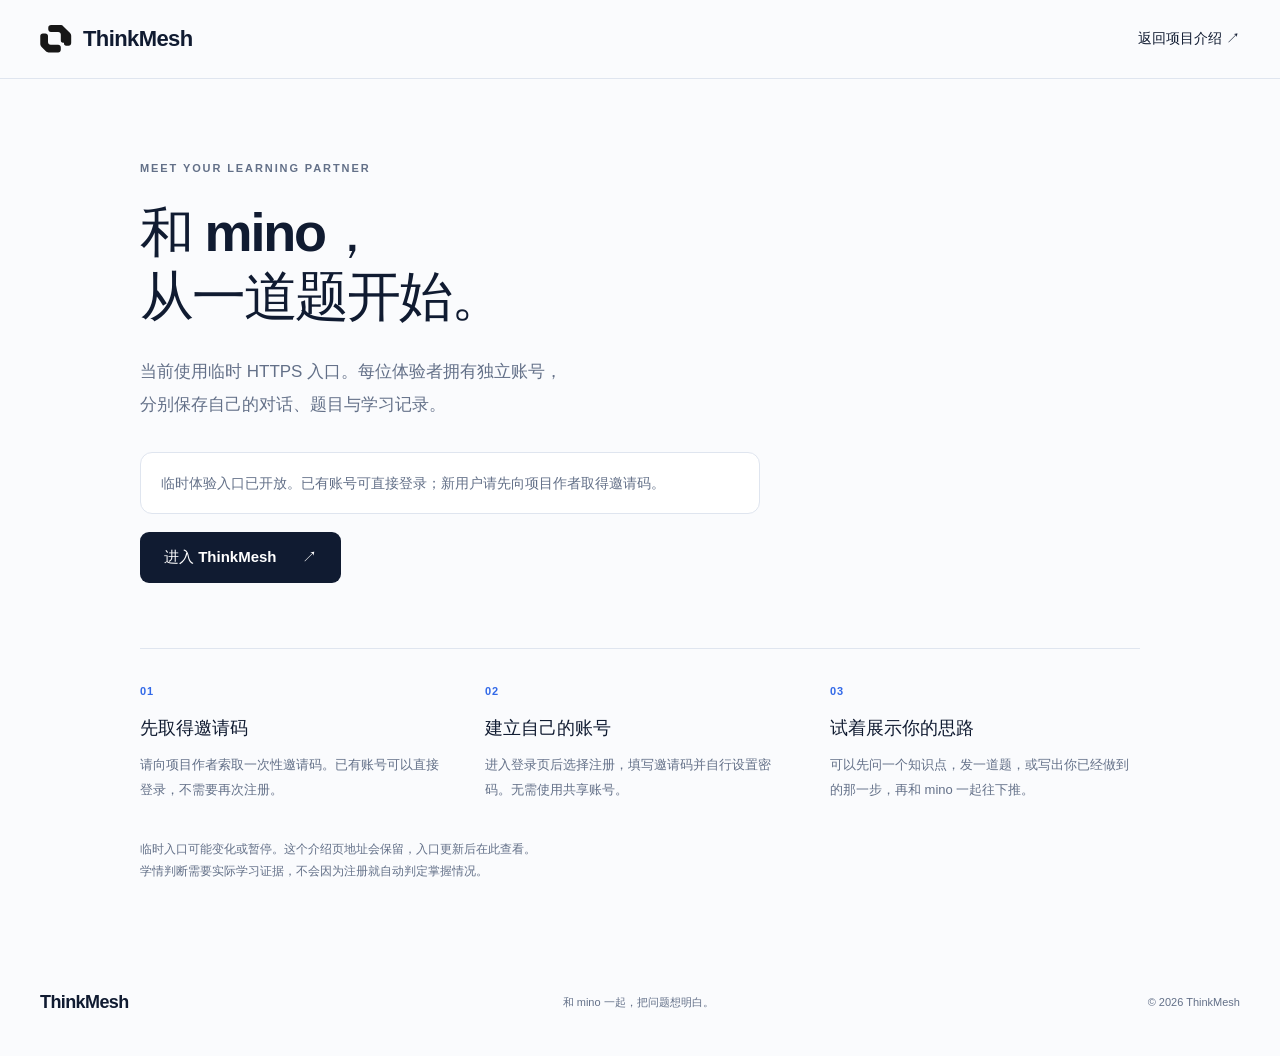
==== experience.html @ d9cabfa6 "Publish ThinkMesh product showcase and temporary experience entry" ====
<!doctype html>
<html lang="zh-CN">
<head><meta charset="utf-8"><meta name="viewport" content="width=device-width,initial-scale=1"><meta name="theme-color" content="#101b31"><title>体验 mino · ThinkMesh</title><meta name="description" content="通过临时 HTTPS 入口体验 ThinkMesh。邀请码注册，独立保存你的学习记录。"><link rel="icon" href="assets/thinkmesh.svg" type="image/svg+xml"><link rel="stylesheet" href="styles.css"><script src="script.js" defer></script></head>
<body><header class="header"><div class="wrap nav"><a class="brand" href="./"><img src="assets/thinkmesh.svg" width="32" height="30" alt=""><span>ThinkMesh</span></a><a class="text-link" href="./">返回项目介绍 ↗</a></div></header>
<main class="experience wrap"><p class="eyebrow">MEET YOUR LEARNING PARTNER</p><h1>和 mino，<br>从一道题开始。</h1><p class="lead">当前使用临时 HTTPS 入口。每位体验者拥有独立账号，<br>分别保存自己的对话、题目与学习记录。</p><div class="entry-status" id="entry-status" role="status">正在确认体验入口…</div><a id="entry-link" class="button" hidden target="_blank" rel="noopener noreferrer">进入 ThinkMesh <span aria-hidden="true">↗</span></a>
<div class="experience-steps"><article><span class="tab-number">01</span><h2>先取得邀请码</h2><p>请向项目作者索取一次性邀请码。已有账号可以直接登录，不需要再次注册。</p></article><article><span class="tab-number">02</span><h2>建立自己的账号</h2><p>进入登录页后选择注册，填写邀请码并自行设置密码。无需使用共享账号。</p></article><article><span class="tab-number">03</span><h2>试着展示你的思路</h2><p>可以先问一个知识点，发一道题，或写出你已经做到的那一步，再和 mino 一起往下推。</p></article></div><p class="quiet">临时入口可能变化或暂停。这个介绍页地址会保留，入口更新后在此查看。<br>学情判断需要实际学习证据，不会因为注册就自动判定掌握情况。</p></main><footer class="wrap footer"><a class="brand" href="./"><span>ThinkMesh</span></a><p>和 mino 一起，把问题想明白。</p><span>© 2026 ThinkMesh</span></footer></body></html>
---- styles.css ----
:root{--ink:#101b31;--muted:#637088;--blue:#3269e8;--line:#dfe5ef;--paper:#fafbfdfc;--radius:18px;font-family:Inter,-apple-system,BlinkMacSystemFont,"PingFang SC","Microsoft YaHei",sans-serif;color:var(--ink);background:var(--paper);font-synthesis:none}*{box-sizing:border-box}html{scroll-behavior:smooth;scroll-padding-top:90px}body{margin:0}a{color:inherit;text-decoration:none}button{font:inherit}img{display:block;max-width:100%;height:auto}button,a{-webkit-tap-highlight-color:transparent}a:focus-visible,button:focus-visible{outline:3px solid var(--blue);outline-offset:5px}[hidden]{display:none!important}.wrap{width:min(1200px,calc(100% - 64px));margin-inline:auto}.skip{position:fixed;top:-60px;left:20px;padding:12px;background:white;z-index:20}.skip:focus{top:12px}.header{position:sticky;top:0;z-index:10;background:#fafbfdef;border-bottom:1px solid var(--line);backdrop-filter:blur(16px)}.nav{height:78px;display:flex;align-items:center;justify-content:space-between;gap:28px}.brand{display:flex;align-items:center;gap:11px;font-size:22px;font-weight:750;letter-spacing:-.6px}.nav nav{display:flex;gap:32px;font-size:14px;color:var(--muted)}.nav nav a:hover{color:var(--blue)}.button{display:inline-flex;align-items:center;justify-content:center;gap:25px;min-height:51px;background:var(--ink);color:white;padding:14px 24px;border-radius:9px;font-size:15px;font-weight:600;transition:background .2s,transform .2s}.button:hover{background:#264475;transform:translateY(-2px)}.button.small{min-height:40px;padding:10px 17px;font-size:13px;gap:17px}.button.light{background:white;color:var(--ink)}.text-link{font-size:14px;font-weight:600;display:inline-flex;gap:16px;align-items:center}.text-link:hover{color:var(--blue)}.hero{display:grid;grid-template-columns:1fr 1.12fr;gap:55px;align-items:center;padding-block:90px 100px}.eyebrow{font-size:11px;font-weight:650;letter-spacing:1.9px;color:var(--muted);margin:0 0 22px;line-height:1.7}.dot{display:inline-block;width:7px;height:7px;background:var(--blue);border-radius:50%;margin-right:7px}h1{font-size:clamp(42px,4.6vw,64px);line-height:1.2;letter-spacing:-2.2px;margin:0 0 26px;font-weight:750}.blue{color:var(--blue)}.lead{font-size:17px;line-height:1.95;color:var(--muted);margin:0 0 30px}.actions{display:flex;gap:22px;align-items:center;flex-wrap:wrap}.quiet{font-size:12px;line-height:1.85;color:var(--muted)}.hero .quiet{margin:24px 0 0}.hero-visual{background:white;border:1px solid var(--line);border-radius:var(--radius);box-shadow:0 28px 65px #1c325719;transform:rotate(-1deg);overflow:hidden;position:relative}.window-top{display:flex;gap:25px;align-items:center;padding:15px 19px;color:var(--muted);font-size:10px;border-bottom:1px solid var(--line)}.window-dots{color:#d4dce8;letter-spacing:4px;font-size:10px}.visual-note{display:flex;gap:15px;align-items:center;padding:20px 23px;border-top:1px solid var(--line);background:linear-gradient(100deg,#f0f5ff,#fff)}.visual-note strong{display:block;font-size:14px;margin-bottom:5px}.visual-note span:not(.note-icon){font-size:11px;color:var(--muted)}.note-icon{width:36px;height:36px;border:1px solid #ccd9f6;border-radius:11px;display:grid;place-items:center;color:var(--blue);font-size:22px;background:#fff}.subject-strip{border-block:1px solid var(--line);background:white}.strip-inner{display:flex;justify-content:space-between;gap:20px;padding:22px 0;color:var(--muted);font-size:13px}.strip-inner b{color:var(--ink);font-weight:600}.section{padding-block:92px}.section-head{margin-bottom:42px}.section-head h2,.split-heading h2,.resources h2,.start h2{font-size:clamp(29px,3vw,42px);line-height:1.35;letter-spacing:-1.2px;margin:0 0 20px;font-weight:700}.section-head p:not(.eyebrow),.split-heading>p,.resource-copy>p:not(.eyebrow):not(.quiet){font-size:15px;color:var(--muted);line-height:1.95;margin:0}.demo-layout{display:grid;grid-template-columns:350px 1fr;gap:34px;align-items:stretch}.demo-tabs{display:flex;flex-direction:column;gap:12px}.demo-tab{display:flex;text-align:left;gap:16px;align-items:flex-start;border:1px solid transparent;background:transparent;border-radius:12px;padding:23px 19px;cursor:pointer;color:var(--ink);flex:1;transition:background .2s}.demo-tab:hover{background:#f0f4fc}.demo-tab.active{background:white;border-color:var(--line);box-shadow:0 9px 24px #112b5408}.tab-number{color:var(--blue);font-size:11px;font-weight:700;letter-spacing:1px;line-height:24px}.demo-tab strong{display:block;font-size:16px;font-weight:650;margin-bottom:10px;line-height:1.6}.demo-tab small{display:block;font-size:12px;color:var(--muted);line-height:1.9}.tab-arrow{margin-left:auto;font-size:19px;color:#a4b2ca}.demo-tab.active .tab-arrow{color:var(--blue)}figure{margin:0}.demo-panel{background:white;border:1px solid var(--line);border-radius:var(--radius);padding:12px;overflow:hidden;align-self:center;box-shadow:0 12px 35px #10234208}.demo-panel img{border-radius:10px;aspect-ratio:16/9;object-fit:contain;width:100%;background:white}figcaption{font-size:12px;color:var(--muted);line-height:1.75;padding:14px 10px 6px}.demo-disclosure{text-align:right;font-size:11px;color:var(--muted);margin:20px 0 0;line-height:1.8}.learning-band{background:#eff3fa;border-block:1px solid var(--line)}.split-heading{display:flex;justify-content:space-between;align-items:flex-end;gap:50px;margin-bottom:40px}.split-heading h2{margin-bottom:0}.split-heading>p{max-width:450px;padding-bottom:4px}.learning-grid{display:grid;grid-template-columns:1fr 1fr;gap:24px}.learning-card{background:white;border:1px solid var(--line);border-radius:var(--radius);overflow:hidden}.card-text{padding:30px 30px 22px}.pill{display:inline-block;background:#edf3ff;color:var(--blue);font-size:11px;font-weight:600;padding:6px 11px;border-radius:100px;margin-bottom:15px}.card-text h3{font-size:20px;font-weight:650;line-height:1.6;margin:0 0 10px}.card-text p{font-size:13px;line-height:1.9;color:var(--muted);margin:0}.learning-card img{border-top:1px solid var(--line);width:100%;aspect-ratio:16/9;object-fit:contain}.cycle{display:flex;justify-content:space-between;align-items:center;gap:16px;margin-top:38px;padding:25px 0;border-top:1px solid #d7dfed;flex-wrap:wrap}.cycle span{font-size:12px;display:flex;align-items:center;gap:10px}.cycle i{font-style:normal;font-size:10px;color:var(--blue)}.cycle b{font-weight:400;color:#8d9bb3}.resources{display:grid;grid-template-columns:.9fr 1.1fr;gap:55px;align-items:center}.resource-stats{display:flex;gap:35px;margin-top:35px;margin-bottom:22px}.resource-stats strong{display:block;font-size:28px;font-weight:650;letter-spacing:-.6px}.resource-stats span{display:block;font-size:11px;color:var(--muted);margin-top:9px}.resource-note{max-width:400px}.resource-visual{border:1px solid var(--line);border-radius:var(--radius);background:white;padding:12px;box-shadow:0 16px 40px #1023420a}.resource-visual img{border-radius:10px}.start{border-radius:24px;background:var(--ink);color:#fff;position:relative;overflow:hidden;padding:65px 62px;margin-bottom:75px}.start-content{position:relative;z-index:1}.start .eyebrow{color:#95add5}.start h2{font-size:42px}.start p:not(.eyebrow){font-size:14px;line-height:1.95;color:#b5c4dd;margin:0 0 28px}.start-note{display:block;color:#9badca;font-size:11px;margin-top:18px}.mesh{position:absolute;right:6%;top:-20%;width:430px;height:430px;opacity:.28;transform:rotate(-20deg)}.mesh span{position:absolute;border:1px solid #799eff;border-radius:44px;width:260px;height:260px;transform:rotate(45deg)}.mesh span:nth-child(2){left:50px;top:50px}.mesh span:nth-child(3){left:100px;top:100px}.mesh span:nth-child(4){left:150px;top:150px}.mesh span:nth-child(5){left:200px;top:200px}.footer{display:flex;align-items:center;justify-content:space-between;gap:24px;padding-block:0 35px;font-size:11px;color:var(--muted)}.footer .brand{color:var(--ink);font-size:18px}.footer div{display:flex;gap:28px}.footer a:hover{color:var(--blue)}.experience{padding-block:80px 90px;max-width:1000px}.experience h1{font-size:54px}.entry-status{font-size:14px;line-height:1.9;margin:25px 0 18px;color:var(--muted);max-width:620px;padding:17px 20px;border:1px solid var(--line);background:white;border-radius:12px}.experience-steps{display:grid;grid-template-columns:repeat(3,1fr);gap:35px;margin-block:65px 35px;border-top:1px solid var(--line);padding-top:30px}.experience-steps h2{font-size:18px;margin:13px 0;font-weight:650}.experience-steps p{font-size:13px;color:var(--muted);line-height:1.9;margin:0}
@media(max-width:1000px){.hero{gap:30px;padding-block:65px 75px}.hero h1{font-size:48px}.demo-layout{grid-template-columns:300px 1fr;gap:20px}.resources{gap:30px}.resource-stats{gap:22px}.split-heading{gap:30px}.cycle{gap:13px}.cycle span{font-size:11px}}
@media(max-width:760px){.wrap{width:calc(100% - 36px)}.nav{height:67px;gap:15px}.nav nav{display:none}.brand{font-size:20px}.nav .small{font-size:12px}.hero{grid-template-columns:1fr;padding-block:54px 60px;gap:40px}.hero h1{font-size:49px;letter-spacing:-1.6px}.lead{font-size:15px}.hero-visual{transform:none}.strip-inner{flex-wrap:wrap;justify-content:flex-start;gap:12px 23px;font-size:11px}.strip-inner>span:first-child{flex-basis:100%;margin-bottom:4px}.section{padding-block:60px}.demo-layout{grid-template-columns:1fr;gap:18px}.demo-tabs{gap:8px}.demo-tab{padding:16px}.demo-tab strong{font-size:15px;margin-bottom:4px}.demo-tab small{font-size:11px}.demo-disclosure{text-align:left}.split-heading{display:block}.split-heading>p{margin-top:22px}.learning-grid{grid-template-columns:1fr;gap:18px}.card-text{padding:23px}.card-text h3{font-size:18px}.cycle{display:grid;grid-template-columns:1fr auto 1fr;gap:20px 10px}.cycle b:nth-of-type(2){display:none}.cycle span{font-size:11px}.resources{grid-template-columns:1fr;gap:30px}.resource-stats{gap:32px}.start{padding:42px 28px;margin-bottom:40px;border-radius:18px}.start h2{font-size:34px}.start p:not(.eyebrow){font-size:13px}.mesh{right:-260px;opacity:.17}.footer{align-items:flex-start;flex-wrap:wrap;gap:15px;padding-bottom:28px}.footer p{margin:5px 0}.footer div{width:100%;justify-content:space-between}.experience{padding-top:55px}.experience h1{font-size:44px}.experience-steps{grid-template-columns:1fr;gap:28px;margin-top:45px}.experience .lead br{display:none}}
@media(prefers-reduced-motion:reduce){html{scroll-behavior:auto}*{transition:none!important}}
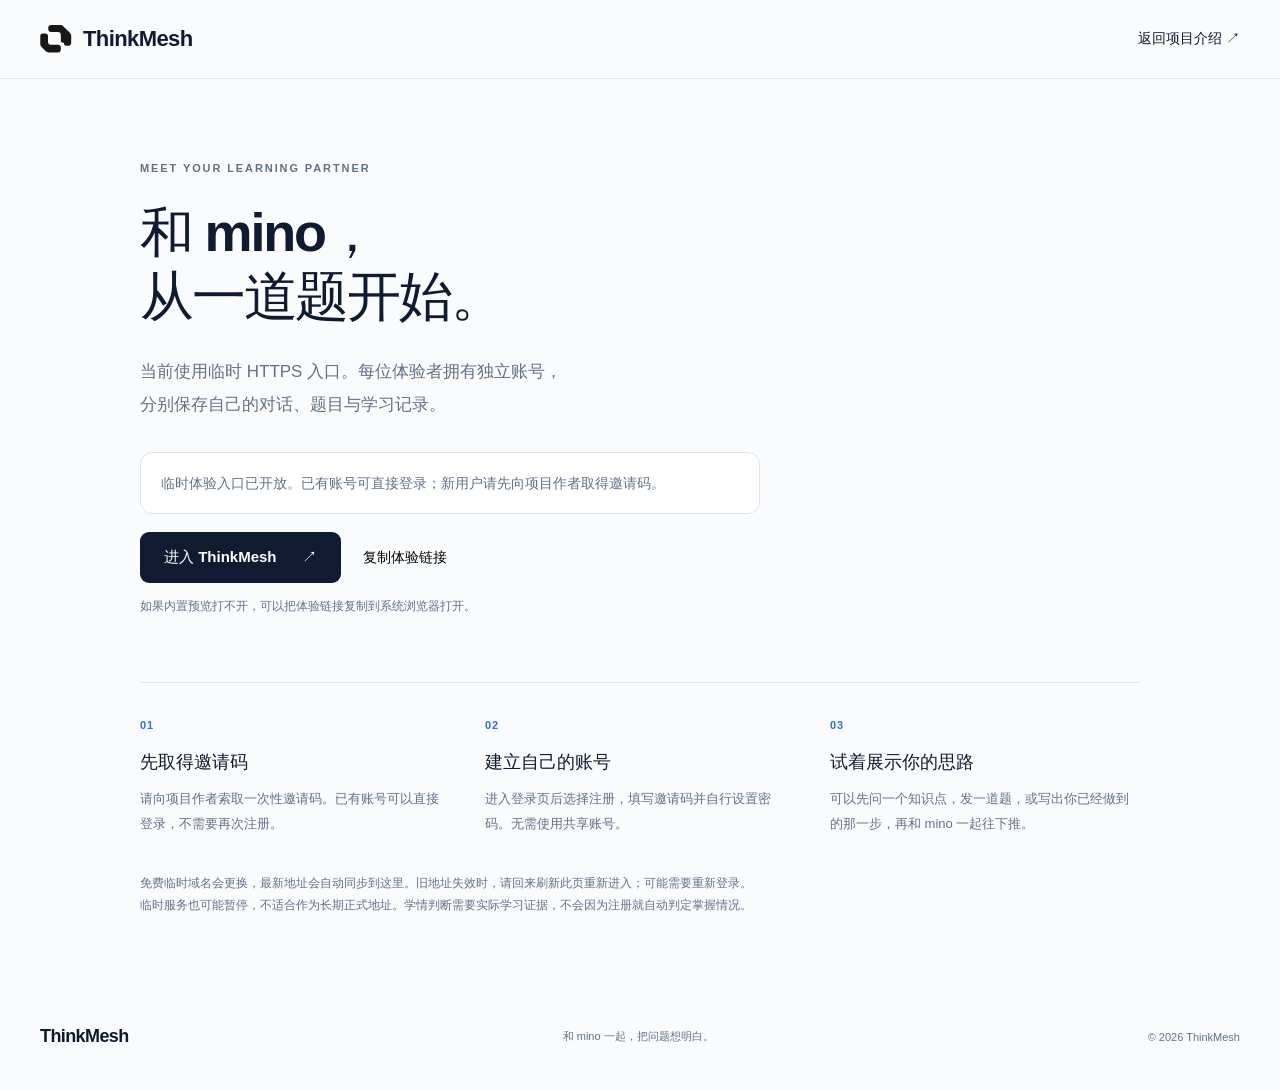
==== commit dd74e14c: "Read the current experience receipt and support copying the login link" ====
--- a/experience.html
+++ b/experience.html
@@ -2,5 +2,5 @@
 <html lang="zh-CN">
 <head><meta charset="utf-8"><meta name="viewport" content="width=device-width,initial-scale=1"><meta name="theme-color" content="#101b31"><title>体验 mino · ThinkMesh</title><meta name="description" content="通过临时 HTTPS 入口体验 ThinkMesh。邀请码注册，独立保存你的学习记录。"><link rel="icon" href="assets/thinkmesh.svg" type="image/svg+xml"><link rel="stylesheet" href="styles.css"><script src="script.js" defer></script></head>
 <body><header class="header"><div class="wrap nav"><a class="brand" href="./"><img src="assets/thinkmesh.svg" width="32" height="30" alt=""><span>ThinkMesh</span></a><a class="text-link" href="./">返回项目介绍 ↗</a></div></header>
-<main class="experience wrap"><p class="eyebrow">MEET YOUR LEARNING PARTNER</p><h1>和 mino，<br>从一道题开始。</h1><p class="lead">当前使用临时 HTTPS 入口。每位体验者拥有独立账号，<br>分别保存自己的对话、题目与学习记录。</p><div class="entry-status" id="entry-status" role="status">正在确认体验入口…</div><a id="entry-link" class="button" hidden target="_blank" rel="noopener noreferrer">进入 ThinkMesh <span aria-hidden="true">↗</span></a>
-<div class="experience-steps"><article><span class="tab-number">01</span><h2>先取得邀请码</h2><p>请向项目作者索取一次性邀请码。已有账号可以直接登录，不需要再次注册。</p></article><article><span class="tab-number">02</span><h2>建立自己的账号</h2><p>进入登录页后选择注册，填写邀请码并自行设置密码。无需使用共享账号。</p></article><article><span class="tab-number">03</span><h2>试着展示你的思路</h2><p>可以先问一个知识点，发一道题，或写出你已经做到的那一步，再和 mino 一起往下推。</p></article></div><p class="quiet">临时入口可能变化或暂停。这个介绍页地址会保留，入口更新后在此查看。<br>学情判断需要实际学习证据，不会因为注册就自动判定掌握情况。</p></main><footer class="wrap footer"><a class="brand" href="./"><span>ThinkMesh</span></a><p>和 mino 一起，把问题想明白。</p><span>© 2026 ThinkMesh</span></footer></body></html>
+<main class="experience wrap"><p class="eyebrow">MEET YOUR LEARNING PARTNER</p><h1>和 mino，<br>从一道题开始。</h1><p class="lead">当前使用临时 HTTPS 入口。每位体验者拥有独立账号，<br>分别保存自己的对话、题目与学习记录。</p><div class="entry-status" id="entry-status" role="status">正在确认体验入口…</div><div class="actions"><a id="entry-link" class="button" hidden target="_blank" rel="noopener noreferrer">进入 ThinkMesh <span aria-hidden="true">↗</span></a><button id="entry-copy" class="text-link" hidden style="border:0;background:none;cursor:pointer;padding:10px 0">复制体验链接</button></div><p class="quiet">如果内置预览打不开，可以把体验链接复制到系统浏览器打开。</p>
+<div class="experience-steps"><article><span class="tab-number">01</span><h2>先取得邀请码</h2><p>请向项目作者索取一次性邀请码。已有账号可以直接登录，不需要再次注册。</p></article><article><span class="tab-number">02</span><h2>建立自己的账号</h2><p>进入登录页后选择注册，填写邀请码并自行设置密码。无需使用共享账号。</p></article><article><span class="tab-number">03</span><h2>试着展示你的思路</h2><p>可以先问一个知识点，发一道题，或写出你已经做到的那一步，再和 mino 一起往下推。</p></article></div><p class="quiet">免费临时域名会更换，最新地址会自动同步到这里。旧地址失效时，请回来刷新此页重新进入；可能需要重新登录。<br>临时服务也可能暂停，不适合作为长期正式地址。学情判断需要实际学习证据，不会因为注册就自动判定掌握情况。</p></main><footer class="wrap footer"><a class="brand" href="./"><span>ThinkMesh</span></a><p>和 mino 一起，把问题想明白。</p><span>© 2026 ThinkMesh</span></footer></body></html>
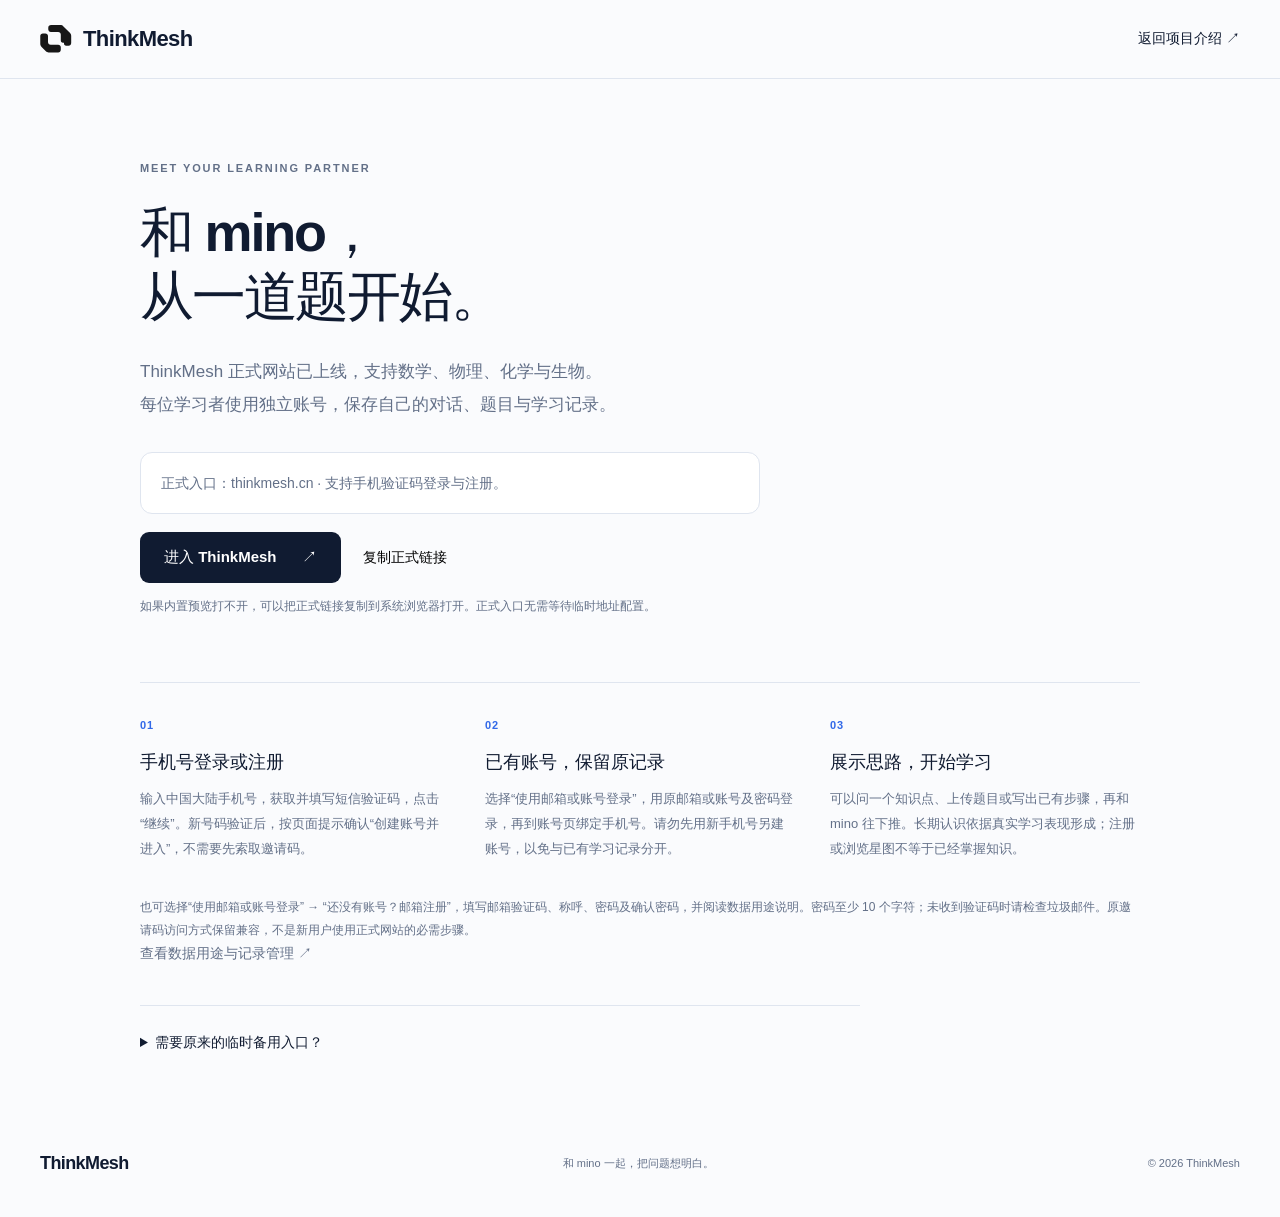
==== commit 2105e766: "Update showcase for four-subject production launch and official entry" ====
--- a/experience.html
+++ b/experience.html
@@ -1,6 +1,8 @@
 <!doctype html>
 <html lang="zh-CN">
-<head><meta charset="utf-8"><meta name="viewport" content="width=device-width,initial-scale=1"><meta name="theme-color" content="#101b31"><title>体验 mino · ThinkMesh</title><meta name="description" content="通过临时 HTTPS 入口体验 ThinkMesh。邀请码注册，独立保存你的学习记录。"><link rel="icon" href="assets/thinkmesh.svg" type="image/svg+xml"><link rel="stylesheet" href="styles.css"><script src="script.js" defer></script></head>
+<head><meta charset="utf-8"><meta name="viewport" content="width=device-width,initial-scale=1"><meta name="theme-color" content="#101b31"><title>体验 mino · ThinkMesh</title><meta name="description" content="通过 thinkmesh.cn 正式网站体验 ThinkMesh 四科学习伙伴。支持手机验证码登录与注册、邮箱注册及原账号登录。"><link rel="icon" href="assets/thinkmesh.svg" type="image/svg+xml"><link rel="stylesheet" href="styles.css"><script src="script.js" defer></script></head>
 <body><header class="header"><div class="wrap nav"><a class="brand" href="./"><img src="assets/thinkmesh.svg" width="32" height="30" alt=""><span>ThinkMesh</span></a><a class="text-link" href="./">返回项目介绍 ↗</a></div></header>
-<main class="experience wrap"><p class="eyebrow">MEET YOUR LEARNING PARTNER</p><h1>和 mino，<br>从一道题开始。</h1><p class="lead">当前使用临时 HTTPS 入口。每位体验者拥有独立账号，<br>分别保存自己的对话、题目与学习记录。</p><div class="entry-status" id="entry-status" role="status">正在确认体验入口…</div><div class="actions"><a id="entry-link" class="button" hidden target="_blank" rel="noopener noreferrer">进入 ThinkMesh <span aria-hidden="true">↗</span></a><button id="entry-copy" class="text-link" hidden style="border:0;background:none;cursor:pointer;padding:10px 0">复制体验链接</button></div><p class="quiet">如果内置预览打不开，可以把体验链接复制到系统浏览器打开。</p>
-<div class="experience-steps"><article><span class="tab-number">01</span><h2>先取得邀请码</h2><p>请向项目作者索取一次性邀请码。已有账号可以直接登录，不需要再次注册。</p></article><article><span class="tab-number">02</span><h2>建立自己的账号</h2><p>进入登录页后选择注册，填写邀请码并自行设置密码。无需使用共享账号。</p></article><article><span class="tab-number">03</span><h2>试着展示你的思路</h2><p>可以先问一个知识点，发一道题，或写出你已经做到的那一步，再和 mino 一起往下推。</p></article></div><p class="quiet">免费临时域名会更换，最新地址会自动同步到这里。旧地址失效时，请回来刷新此页重新进入；可能需要重新登录。<br>临时服务也可能暂停，不适合作为长期正式地址。学情判断需要实际学习证据，不会因为注册就自动判定掌握情况。</p></main><footer class="wrap footer"><a class="brand" href="./"><span>ThinkMesh</span></a><p>和 mino 一起，把问题想明白。</p><span>© 2026 ThinkMesh</span></footer></body></html>
+<main class="experience wrap"><p class="eyebrow">MEET YOUR LEARNING PARTNER</p><h1>和 mino，<br>从一道题开始。</h1><p class="lead">ThinkMesh 正式网站已上线，支持数学、物理、化学与生物。<br>每位学习者使用独立账号，保存自己的对话、题目与学习记录。</p><div class="entry-status">正式入口：thinkmesh.cn · 支持手机验证码登录与注册。</div><div class="actions"><a id="entry-link" class="button" href="https://thinkmesh.cn/login" target="_blank" rel="noopener noreferrer">进入 ThinkMesh <span aria-hidden="true">↗</span></a><button id="entry-copy" class="text-link copy-entry" type="button" aria-live="polite">复制正式链接</button></div><p class="quiet">如果内置预览打不开，可以把正式链接复制到系统浏览器打开。正式入口无需等待临时地址配置。</p>
+<div class="experience-steps"><article><span class="tab-number">01</span><h2>手机号登录或注册</h2><p>输入中国大陆手机号，获取并填写短信验证码，点击“继续”。新号码验证后，按页面提示确认“创建账号并进入”，不需要先索取邀请码。</p></article><article><span class="tab-number">02</span><h2>已有账号，保留原记录</h2><p>选择“使用邮箱或账号登录”，用原邮箱或账号及密码登录，再到账号页绑定手机号。请勿先用新手机号另建账号，以免与已有学习记录分开。</p></article><article><span class="tab-number">03</span><h2>展示思路，开始学习</h2><p>可以问一个知识点、上传题目或写出已有步骤，再和 mino 往下推。长期认识依据真实学习表现形成；注册或浏览星图不等于已经掌握知识。</p></article></div>
+<p class="quiet">也可选择“使用邮箱或账号登录” → “还没有账号？邮箱注册”，填写邮箱验证码、称呼、密码及确认密码，并阅读数据用途说明。密码至少 10 个字符；未收到验证码时请检查垃圾邮件。原邀请码访问方式保留兼容，不是新用户使用正式网站的必需步骤。<br><a class="text-link" href="https://thinkmesh.cn/privacy" target="_blank" rel="noopener noreferrer">查看数据用途与记录管理 ↗</a></p>
+<details class="legacy-entry" id="legacy-entry"><summary>需要原来的临时备用入口？</summary><p class="quiet">保留原动态入口配置，供仍使用该路径的体验者查看。它可能更换或暂停；配置标记不代表实时连通性。建议优先使用上方正式网站。</p><div id="entry-status" class="entry-status" role="status">展开后读取备用入口配置…</div><a id="legacy-entry-link" class="text-link" hidden target="_blank" rel="noopener noreferrer">打开临时备用入口 ↗</a><noscript><p class="quiet">启用 JavaScript 后可读取动态备用地址；上方正式网站链接可直接使用。</p></noscript></details></main><footer class="wrap footer"><a class="brand" href="./"><span>ThinkMesh</span></a><p>和 mino 一起，把问题想明白。</p><span>© 2026 ThinkMesh</span></footer></body></html>
--- a/styles.css
+++ b/styles.css
@@ -2,3 +2,7 @@
 @media(max-width:1000px){.hero{gap:30px;padding-block:65px 75px}.hero h1{font-size:48px}.demo-layout{grid-template-columns:300px 1fr;gap:20px}.resources{gap:30px}.resource-stats{gap:22px}.split-heading{gap:30px}.cycle{gap:13px}.cycle span{font-size:11px}}
 @media(max-width:760px){.wrap{width:calc(100% - 36px)}.nav{height:67px;gap:15px}.nav nav{display:none}.brand{font-size:20px}.nav .small{font-size:12px}.hero{grid-template-columns:1fr;padding-block:54px 60px;gap:40px}.hero h1{font-size:49px;letter-spacing:-1.6px}.lead{font-size:15px}.hero-visual{transform:none}.strip-inner{flex-wrap:wrap;justify-content:flex-start;gap:12px 23px;font-size:11px}.strip-inner>span:first-child{flex-basis:100%;margin-bottom:4px}.section{padding-block:60px}.demo-layout{grid-template-columns:1fr;gap:18px}.demo-tabs{gap:8px}.demo-tab{padding:16px}.demo-tab strong{font-size:15px;margin-bottom:4px}.demo-tab small{font-size:11px}.demo-disclosure{text-align:left}.split-heading{display:block}.split-heading>p{margin-top:22px}.learning-grid{grid-template-columns:1fr;gap:18px}.card-text{padding:23px}.card-text h3{font-size:18px}.cycle{display:grid;grid-template-columns:1fr auto 1fr;gap:20px 10px}.cycle b:nth-of-type(2){display:none}.cycle span{font-size:11px}.resources{grid-template-columns:1fr;gap:30px}.resource-stats{gap:32px}.start{padding:42px 28px;margin-bottom:40px;border-radius:18px}.start h2{font-size:34px}.start p:not(.eyebrow){font-size:13px}.mesh{right:-260px;opacity:.17}.footer{align-items:flex-start;flex-wrap:wrap;gap:15px;padding-bottom:28px}.footer p{margin:5px 0}.footer div{width:100%;justify-content:space-between}.experience{padding-top:55px}.experience h1{font-size:44px}.experience-steps{grid-template-columns:1fr;gap:28px;margin-top:45px}.experience .lead br{display:none}}
 @media(prefers-reduced-motion:reduce){html{scroll-behavior:auto}*{transition:none!important}}
+
+/* Extend the existing cards and typography for the current product scope. */
+.strip-inner{flex-wrap:wrap;gap:15px 22px}.universe{padding-bottom:0}.universe-grid{display:grid;grid-template-columns:repeat(3,minmax(0,1fr));gap:24px}.universe-card{padding:28px;background:white;border:1px solid var(--line);border-radius:var(--radius)}.universe-card h3{font-size:18px;line-height:1.65;margin:0 0 12px}.universe-card p{font-size:13px;color:var(--muted);line-height:1.95;margin:0}.resource-table{min-width:0;padding:24px}.resource-table table{width:100%;border-collapse:collapse;font-size:13px;text-align:right;font-variant-numeric:tabular-nums}.resource-table caption{text-align:left;font-size:15px;font-weight:650;margin-bottom:22px}.resource-table th,.resource-table td{padding:14px 6px;border-bottom:1px solid var(--line);white-space:nowrap}.resource-table th:first-child{text-align:left}.resource-table thead{color:var(--muted);font-size:11px}.resource-table tfoot{font-weight:700}.resource-table .quiet{margin:18px 0 0}.resource-scope{grid-column:1/-1;margin:0}.resource-stats{flex-wrap:wrap;gap:24px}.copy-entry{border:0;background:none;cursor:pointer;padding:10px 0}.legacy-entry{margin-top:38px;padding-top:24px;border-top:1px solid var(--line);max-width:720px}.legacy-entry summary{cursor:pointer;font-size:14px;font-weight:600;line-height:1.8}.legacy-entry summary:focus-visible{outline:3px solid var(--blue);outline-offset:5px}
+@media(max-width:760px){.universe-grid{grid-template-columns:1fr;gap:18px}.universe-card{padding:23px}.resource-table{padding:18px 12px}.resource-table th,.resource-table td{padding:12px 4px;font-size:12px}.resource-table caption{font-size:14px}.resource-stats{gap:26px}}
